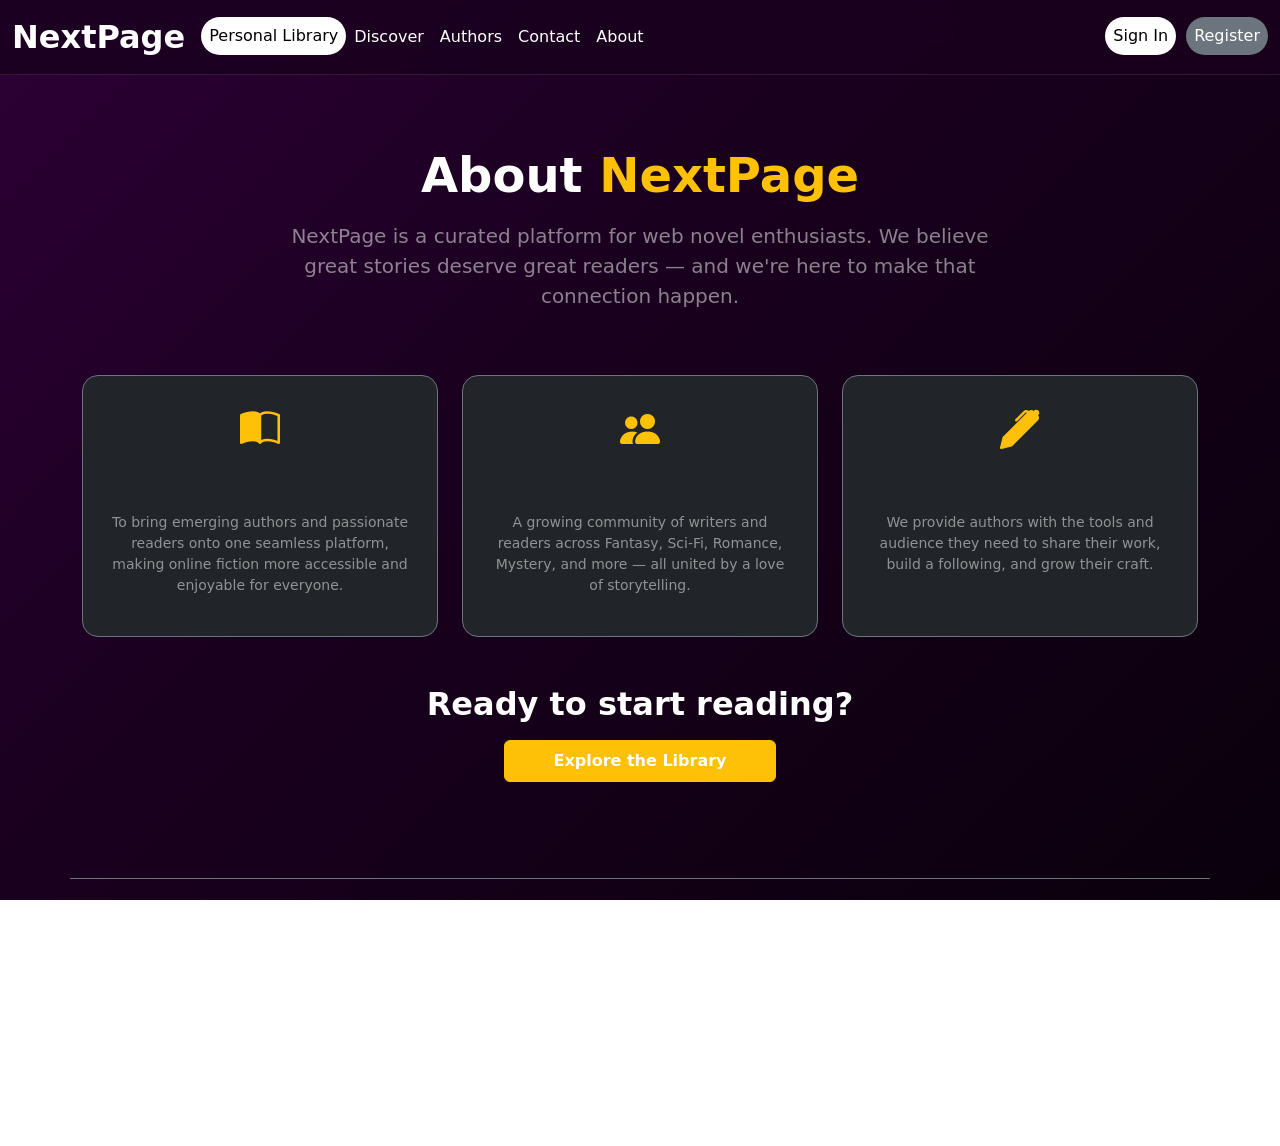
==== about.html @ 65b69b07 "Fixed styling" ====
<!doctype html>
<html lang="en">
  <head>
    <meta charset="utf-8" />
    <meta name="viewport" content="width=device-width, initial-scale=1" />
    <meta
      name="description"
      content="Learn about NextPage — the platform dedicated to connecting readers with the best web novels across genres."
    />
    <title>About Us - NextPage</title>
    <link
      href="https://cdn.jsdelivr.net/npm/bootstrap@5.3.3/dist/css/bootstrap.min.css"
      rel="stylesheet"
    />
    <link
      rel="stylesheet"
      href="https://cdn.jsdelivr.net/npm/bootstrap-icons@1.11.3/font/bootstrap-icons.min.css"
    />
    <link rel="stylesheet" href="css/styles.css" />
  </head>
  <body>
    <!-- =============== Navbar ==================== -->
    <nav class="navbar navbar-expand-xl navbar-dark sticky-top">
      <div class="container-fluid">
        <a class="navbar-brand fs-2 fw-bold" href="index.html">NextPage</a>
        <button
          class="navbar-toggler"
          type="button"
          data-bs-toggle="collapse"
          data-bs-target="#navbarrBasic"
        >
          <span class="navbar-toggler-icon"></span>
        </button>

        <div class="collapse navbar-collapse" id="navbarrBasic">
          <ul class="navbar-nav me-auto mb-2 mb-xl-0">
            <li class="nav-item nav-pills">
              <a
                class="nav-link active"
                href="./library.html"
                id="personalLibraryLink"
                >Personal Library</a
              >
            </li>
            <li class="nav-item">
              <a class="nav-link active" href="Discover.html">Discover</a>
            </li>
            <li class="nav-item">
              <a class="nav-link active" href="Authors.html">Authors</a>
            </li>
            <li class="nav-item">
              <a class="nav-link active" href="index.html#contactSection"
                >Contact</a
              >
            </li>
            <li class="nav-item">
              <a class="nav-link active" href="./about.html">About</a>
            </li>
            <li class="nav-item nav-pills sign-in ms-xl-auto" id="signInItem">
              <a
                class="nav-link active"
                href="#"
                data-bs-toggle="modal"
                data-bs-target="#loginModal"
                >Sign In</a
              >
            </li>
            <li class="nav-item nav-pills" id="registerItem">
              <a
                class="nav-link active register-btn sign-in"
                href="#"
                data-bs-toggle="modal"
                data-bs-target="#registerModal"
                >Register</a
              >
            </li>

            <li
              class="nav-item dropdown d-none ms-xl-auto"
              id="userProfileItem"
            >
              <a
                class="nav-link dropdown-toggle text-white d-flex align-items-center gap-2"
                href="#"
                role="button"
                data-bs-toggle="dropdown"
                aria-expanded="false"
              >
                <i class="bi bi-person-circle fs-4"></i>
                <span class="fw-bold">My Account</span>
              </a>
              <ul class="dropdown-menu dropdown-menu-end dropdown-menu-dark">
                <li>
                  <a class="dropdown-item" href="library.html">Library</a>
                </li>
                <li><a class="dropdown-item" href="#">Settings</a></li>
                <li><hr class="dropdown-divider" /></li>
                <li>
                  <a class="dropdown-item text-danger" href="#" id="logoutBtn"
                    >Logout</a
                  >
                </li>
              </ul>
            </li>
          </ul>
        </div>
      </div>
    </nav>

    <!-- =============== About Hero ==================== -->
    <section class="py-5 mt-4">
      <div class="container">
        <div class="row justify-content-center text-center mb-5">
          <div class="col-lg-8">
            <h1 class="display-5 fw-bold mb-3">About <span class="text-warning">NextPage</span></h1>
            <p class="lead text-white-50">
              NextPage is a curated platform for web novel enthusiasts. We
              believe great stories deserve great readers — and we're here to
              make that connection happen.
            </p>
          </div>
        </div>

        <div class="row g-4 justify-content-center mb-5">
          <div class="col-md-4">
            <div class="card bg-dark border-secondary text-center p-4 h-100" style="border-radius: 1rem;">
              <i class="bi bi-book-half fs-1 text-warning mb-3"></i>
              <h4 class="fw-bold">Our Mission</h4>
              <p class="text-white-50 small">
                To bring emerging authors and passionate readers onto one
                seamless platform, making online fiction more accessible and
                enjoyable for everyone.
              </p>
            </div>
          </div>
          <div class="col-md-4">
            <div class="card bg-dark border-secondary text-center p-4 h-100" style="border-radius: 1rem;">
              <i class="bi bi-people-fill fs-1 text-warning mb-3"></i>
              <h4 class="fw-bold">Our Community</h4>
              <p class="text-white-50 small">
                A growing community of writers and readers across Fantasy,
                Sci-Fi, Romance, Mystery, and more — all united by a love of
                storytelling.
              </p>
            </div>
          </div>
          <div class="col-md-4">
            <div class="card bg-dark border-secondary text-center p-4 h-100" style="border-radius: 1rem;">
              <i class="bi bi-pen-fill fs-1 text-warning mb-3"></i>
              <h4 class="fw-bold">For Authors</h4>
              <p class="text-white-50 small">
                We provide authors with the tools and audience they need to
                share their work, build a following, and grow their craft.
              </p>
            </div>
          </div>
        </div>

        <div class="row justify-content-center text-center">
          <div class="col-lg-6">
            <h2 class="fw-bold mb-3">Ready to start reading?</h2>
            <a href="Discover.html" class="btn btn-warning fw-bold px-5 py-2">
              Explore the Library
            </a>
          </div>
        </div>
      </div>
    </section>

    <!-- =============== Footer ==================== -->
    <footer class="footer-section pt-5">
      <div class="container">
        <div class="row border-top border-secondary pt-5 pb-4">
          <div class="col-lg-3 mb-4">
            <h4 class="fw-bold mb-4">NextPage</h4>
            <div class="d-flex gap-3 fs-5 social-icons">
              <a href="#" class="text-white-50"><i class="bi bi-twitter-x"></i></a>
              <a href="#" class="text-white-50"><i class="bi bi-instagram"></i></a>
              <a href="#" class="text-white-50"><i class="bi bi-youtube"></i></a>
              <a href="#" class="text-white-50"><i class="bi bi-linkedin"></i></a>
            </div>
          </div>
          <div class="col-6 col-md-3 col-lg-3 mb-4">
            <h6 class="text-uppercase fw-bold mb-3">Community</h6>
            <ul class="list-unstyled footer-links">
              <li><a href="Authors.html">Authors</a></li>
              <li><a href="library.html">Personal Library</a></li>
              <li><a href="#">Writing Contests</a></li>
              <li><a href="#">Forum</a></li>
              <li><a href="#">Events</a></li>
            </ul>
          </div>
          <div class="col-6 col-md-3 col-lg-3 mb-4">
            <h6 class="text-uppercase fw-bold mb-3">Resources</h6>
            <ul class="list-unstyled footer-links">
              <li><a href="#">Help Center</a></li>
              <li><a href="#">Privacy Policy</a></li>
              <li><a href="#">Terms of Service</a></li>
              <li><a href="about.html">About</a></li>
            </ul>
          </div>
        </div>
      </div>
    </footer>

    <!-- Hidden Modals -->
    <div class="hidden">
      <div class="modal fade" id="loginModal" tabindex="-1" aria-hidden="true">
        <div class="modal-dialog modal-dialog-centered">
          <div class="modal-content">
            <div class="modal-header border-0 pb-0">
              <h5 class="modal-title fw-bold">Welcome Back</h5>
              <button type="button" class="btn-close" data-bs-dismiss="modal" aria-label="Close"></button>
            </div>
            <div class="modal-body p-4">
              <form id="loginForm">
                <div class="mb-3">
                  <label for="email" class="form-label">Username / Email</label>
                  <input type="text" class="form-control" id="email" required />
                </div>
                <div class="mb-4">
                  <label for="password" class="form-label">Password</label>
                  <input type="password" class="form-control" id="password" required />
                </div>
                <div class="mb-3 form-check">
                  <input type="checkbox" class="form-check-input" id="rememberMe" />
                  <label class="form-check-label" for="rememberMe">Remember me</label>
                </div>
                <button type="submit" class="btn btn-warning w-100 mb-3 fw-bold">Log in</button>
                <div class="text-center mt-3">
                  <span>Don't have an account? </span>
                  <a href="#" class="text-decoration-none text-dark fw-bold" data-bs-toggle="modal" data-bs-target="#registerModal" data-bs-dismiss="modal">Create one</a>
                </div>
              </form>
              <div id="loginMessage" class="mt-3 text-center fw-bold"></div>
            </div>
          </div>
        </div>
      </div>

      <div class="modal fade" id="registerModal" tabindex="-1" aria-hidden="true">
        <div class="modal-dialog modal-dialog-centered">
          <div class="modal-content">
            <div class="modal-header border-0 pb-0">
              <h5 class="modal-title fw-bold">Create Account</h5>
              <button type="button" class="btn-close" data-bs-dismiss="modal" aria-label="Close"></button>
            </div>
            <div class="modal-body p-4">
              <form id="registerForm">
                <div class="mb-3">
                  <label for="regUsername" class="form-label">Username</label>
                  <input type="text" class="form-control" id="regUsername" required />
                </div>
                <div class="mb-3">
                  <label for="regEmail" class="form-label">Email address</label>
                  <input type="email" class="form-control" id="regEmail" required />
                </div>
                <div class="mb-3">
                  <label for="regPassword" class="form-label">Password</label>
                  <input type="password" class="form-control" id="regPassword" required />
                </div>
                <div class="mb-4">
                  <label for="regConfirmPassword" class="form-label">Confirm Password</label>
                  <input type="password" class="form-control" id="regConfirmPassword" required />
                </div>
                <button type="submit" class="btn btn-dark w-100 mb-3">Register</button>
                <div class="text-center mt-3">
                  <span>Already have an account? </span>
                  <a href="#" class="text-decoration-none text-dark fw-bold" data-bs-toggle="modal" data-bs-target="#loginModal" data-bs-dismiss="modal">Log in</a>
                </div>
              </form>
              <div id="registerMessage" class="mt-3 text-center fw-bold"></div>
            </div>
          </div>
        </div>
      </div>
    </div>

    <script src="https://cdn.jsdelivr.net/npm/bootstrap@5.3.3/dist/js/bootstrap.bundle.min.js"></script>
    <script src="js/renderData.js"></script>
    <script src="js/script.js"></script>
  </body>
</html>
---- css/styles.css ----
/* =========================================
   GLOBAL STYLES
   ========================================= */
body {
  background: linear-gradient(135deg, #2d0036 0%, #1a001f 40%, #0a000c 100%);
  background-attachment: fixed;
  color: white;
  min-height: 100vh;
}

a {
  color: white !important;
}

h3 {
  margin: 40px;
  font-weight: bold;
}

/* =========================================
   NAVBAR & LINKS
   ========================================= */
.navbar {
  background-color: rgba(26, 0, 31, 0.8) !important;
  backdrop-filter: blur(15px);
  border-bottom: 1px solid rgba(255, 255, 255, 0.1);
  z-index: 1050;
}

.navbar.nav-pills .nav-item {
  display: flex;
  flex: 0 0 auto;
}

.nav-link {
  transition: all 0.3s ease-in-out;
}

/* Standard text links hover */
.navbar-nav .nav-item:not(.nav-pills) .nav-link:hover {
  color: #adb5bd !important;
  transform: scale(1.05);
}

/* Pill buttons (Sign In / General) */
.nav-pills .nav-link.active,
.nav-pills .show > .nav-link {
  background-color: white;
  color: black !important;
  border-radius: 9999px;
  padding: 0.45rem 0.5rem;
  display: inline-block;
}

.nav-pills .nav-link.active:hover {
  transform: translateY(-2px);
  box-shadow: 0 4px 15px rgba(255, 255, 255, 0.3);
}

/* Register Button Specifics */
.nav-pills .nav-link.active.register-btn {
  background-color: #6c757d !important;
  color: white !important;
}

.register-btn:hover {
  background-color: #5a6268 !important;
  box-shadow: 0 4px 15px rgba(108, 117, 125, 0.5) !important;
}

/* =========================================
   SEARCH BAR
   ========================================= */
form {
  display: flex !important;
  margin: 10px auto 0 auto !important;
}

.search-container {
  display: flex;
  align-items: center;
  margin: 0 !important;
}

.search-input {
  border-radius: 50px 0 0 50px !important;
  background-color: rgba(255, 255, 255, 0.1) !important;
  border: 1px solid rgba(255, 255, 255, 0.3) !important;
  color: white !important;
  transition: all 0.3s ease;
  width: 500px;
}

.search-input:focus {
  width: 300px;
  background-color: white !important;
  color: black !important;
}

.btn-search {
  border-radius: 0 50px 50px 0 !important;
  border: 1px solid rgba(255, 255, 255, 0.3);
  border-left: none;
  color: white;
  background-color: #160e44;
}

form .btn-outline-success {
  color: white !important;
  border-color: white !important;
  padding: 0.375rem 15px;
  transition: all 0.3s ease;
}

form .btn-outline-success:hover {
  background-color: white !important;
  color: black !important;
  transform: scale(1.1);
}

.search-form-responsive {
  width: 100%;
  max-width: 300px;
  margin-left: auto !important;
  margin-top: 10px !important;
}

.search-form-responsive .form-control {
  border-radius: 50px 0 0 50px !important;
  font-size: 0.9rem;
}

.search-form-responsive .btn-outline-success {
  border-radius: 0 50px 50px 0 !important;
}

/* =========================================
   NOVEL SLIDERS & CARDS
   ========================================= */
.featured-novels {
  display: flex;
  overflow-x: auto;
  overflow-y: hidden;
  gap: 1rem;

  /* INCREASED: Give the borders and drop-shadows room to render */
  padding-top: 10px;
  padding-bottom: 20px;

  /* Optional: give the left edge a tiny bit of space so the first card's shadow isn't clipped */
  padding-left: 5px;

  scrollbar-width: none;
  -ms-overflow-style: none;
}

.novel-link-wrapper {
  flex: 0 0 auto;
  width: 220px;
}

.card-img-top {
  width: 100%;
  height: auto;
}

.featured-novels .card {
  height: 100%;
  background-color: #1a1a1a;
  border: 1px solid #333;
  border-radius: 8px;
  transition: transform 0.3s ease;
  margin-top: 20px;
}

.featured-novels .card:hover {
  transform: translateY(-10px);
}

.featured-novels .card-img-top {
  height: 240px;
  object-fit: cover;
}

.featured-novels .card-title {
  color: white;
  font-size: 0.9rem;
  overflow: hidden;
  text-overflow: ellipsis;
}

.featured-novels .card-text {
  color: #adb5bd;
  font-size: 0.9rem;
}

.featured-novels .card-body {
  padding: 10px;
}

#bestSellerSlider {
  gap: 40px;
}

#bestSellerSlider .novel-link-wrapper {
  flex: 0 0 300px;
}

#bestSellerSlider .card {
  height: 100%;
}

#bestSellerSlider .card-img-top {
  height: 300px;
  object-fit: cover;
}

/* Slider Navigation Buttons */
.scroll-btn {
  position: absolute;
  top: 50%;
  transform: translateY(-50%);
  z-index: 10;
  border-radius: 50%;
  width: 40px;
  height: 40px;
  display: flex;
  align-items: center;
  justify-content: center;
  border: 1px solid rgba(255, 255, 255, 0.2);
  background-color: #160e44 !important;
}

.scroll-btn.left {
  left: -20px;
}

.scroll-btn.right {
  right: -20px;
}

.custom-nav-btn {
  transition: opacity 0.3s ease;
}

.custom-nav-btn:hover {
  opacity: 0.6;
}

.d-flex h3.m-0 {
  margin: 0 !important;
}

/* =========================================
   CATEGORIES
   ========================================= */
.category-card {
  overflow: hidden;
  border-radius: 12px;
  height: 180px;
  cursor: pointer;
}

.category-card .card-img {
  height: 100%;
  object-fit: cover;
  transition: transform 0.5s ease;
}

.category-card:hover .card-img {
  transform: scale(1.1);
}

.category-card .card-img-overlay {
  background: linear-gradient(
    to top,
    rgba(0, 0, 0, 0.8) 0%,
    rgba(0, 0, 0, 0) 60%
  );
  transition: background 0.3s ease;
}

.category-card:hover .card-img-overlay {
  background: linear-gradient(
    to top,
    rgba(22, 14, 68, 0.9) 0%,
    rgba(0, 0, 0, 0.2) 100%
  );
}

.category-card .card-title {
  color: white;
  text-transform: uppercase;
  letter-spacing: 1px;
}

/* =========================================
   MEDIA QUERIES (Mobile/Tablet)
   ========================================= */
@media (max-width: 1200px) {
  .navbar-nav {
    flex-direction: column;
    align-items: center;
    margin-top: 10px;
  }

  .nav-item {
    margin-bottom: 0.5rem;
    width: 100%;
    text-align: center;
  }

  .nav-pills .nav-link {
    display: block;
    margin: 0 auto;
  }

  .sign-in {
    margin-bottom: 1rem;
  }

  .search-container {
    width: 100%;
    margin-top: 1rem !important;
    padding: 0 10px;
  }

  .search-input {
    width: 100% !important;
  }

  .search-form-responsive {
    max-width: 50%;
  }

  .search-form-responsive .form-control {
    flex: 1;
  }
}

@media (min-width: 1201px) {
  .navbar-nav {
    width: 100%;
  }

  .register-btn {
    margin-left: 10px;
  }
}

/* =========================================
   AUTH MODALS (Login & Register)
   ========================================= */

/* Container & Background */
#loginModal .modal-content,
#registerModal .modal-content {
  background-color: #1a1a1a;
  color: #ffffff;
  border-radius: 20px;
  border: 1px solid #333;
  padding: 1.5rem;
}

/* Header & Close Button */
#loginModal .modal-header,
#registerModal .modal-header {
  display: flex;
  justify-content: space-between;
  align-items: center;
  border: none;
  padding: 20px 25px 10px;
}

#loginModal .modal-title,
#registerModal .modal-title {
  font-size: 1.75rem;
  font-weight: 700;
}

#loginModal .btn-close,
#registerModal .btn-close {
  filter: invert(1) grayscale(100%) brightness(200%);
}

/* Form Layout Reset */
#loginForm,
#registerForm {
  display: block !important;
}

#loginForm .mb-3,
#loginForm .mb-4,
#registerForm .mb-3,
#registerForm .mb-4 {
  margin-bottom: 1.25rem !important;
}

#loginForm .form-label,
#registerForm .form-label {
  color: #a0a0a0;
  font-size: 0.9rem;
}

/* Inputs */
#loginForm .form-control,
#registerForm .form-control {
  width: 100%;
  background-color: #2a2a2a !important;
  border: 1px solid #444 !important;
  color: white !important;
  border-radius: 8px;
  padding: 12px;
  transition: border-color 0.2s;
}

#loginForm .form-control:focus,
#registerForm .form-control:focus {
  border-color: #00d4ff !important;
  box-shadow: 0 0 0 2px rgba(0, 212, 255, 0.2);
  outline: none;
}

/* Primary Action Button */
#loginForm .btn-dark,
#registerForm .btn-dark {
  background-color: white !important;
  color: black !important;
  font-weight: bold;
  border-radius: 8px;
  padding: 12px;
  width: 100%;
  border: none;
  margin-top: 10px;
  transition: transform 0.2s;
}

#loginForm .btn-dark:hover,
#registerForm .btn-dark:hover {
  transform: translateY(-2px);
  background-color: #f0f0f0 !important;
}

/* Links */
#loginForm a,
#registerForm a {
  color: #00d4ff !important;
  text-decoration: none;
  font-weight: 600;
}

#loginForm a:hover,
#registerForm a:hover {
  text-decoration: underline;
}

.hidden li {
  list-style-type: none;
}
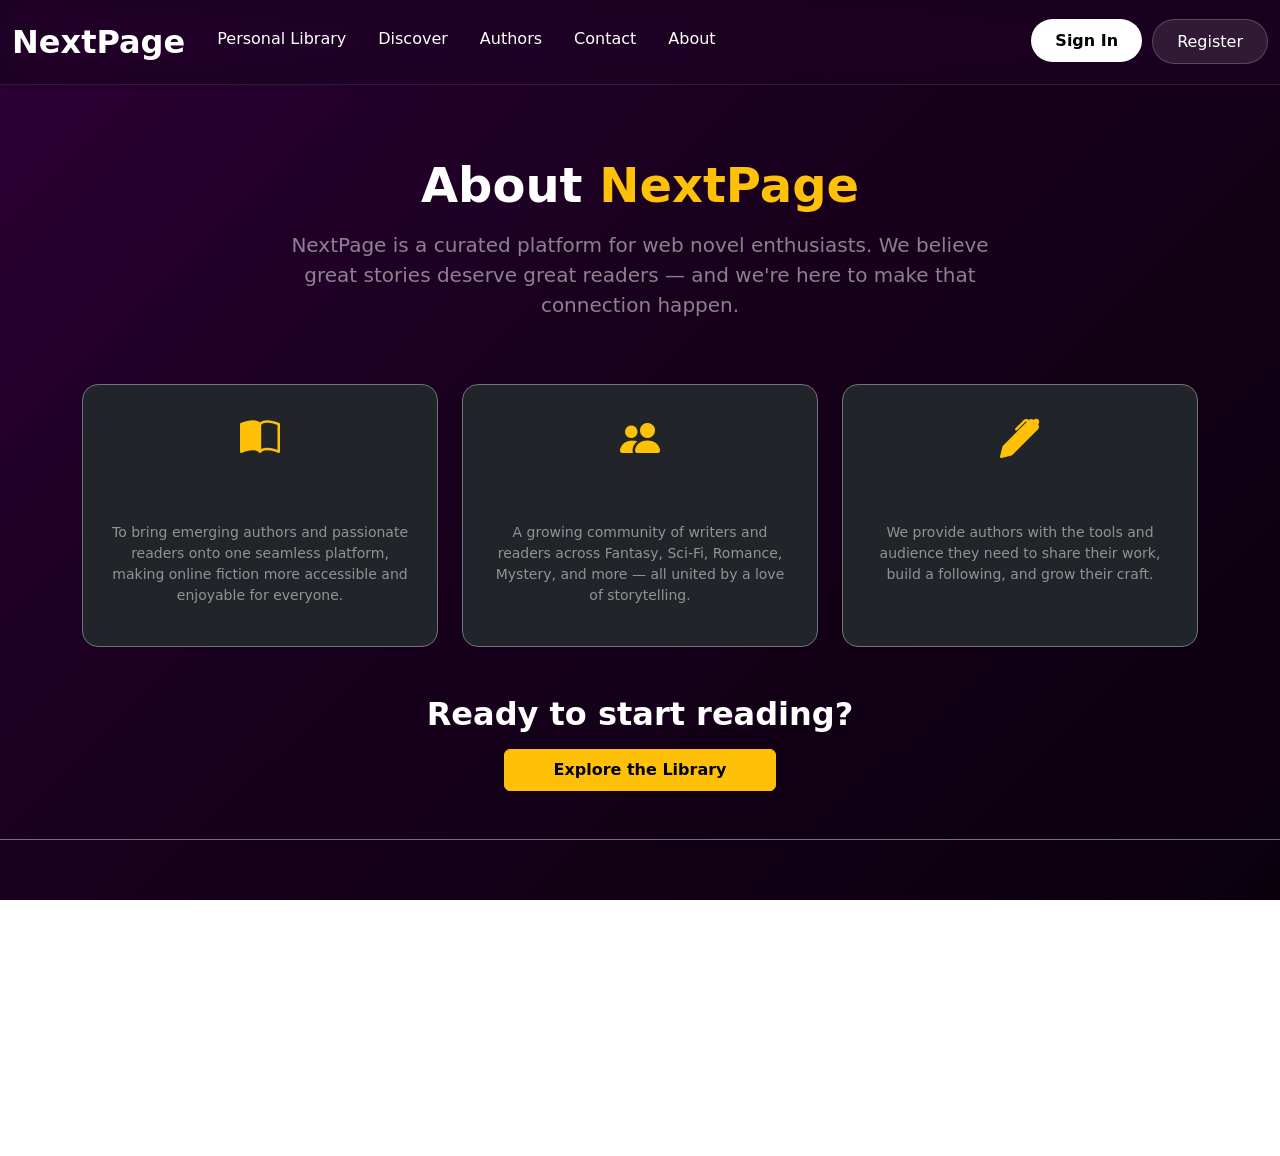
==== commit bb7927d3: "Broke down JavaScript logic into separate files" ====
--- a/about.html
+++ b/about.html
@@ -27,82 +27,58 @@
           class="navbar-toggler"
           type="button"
           data-bs-toggle="collapse"
-          data-bs-target="#navbarrBasic"
+          data-bs-target="#navbarBasic"
         >
           <span class="navbar-toggler-icon"></span>
         </button>
 
-        <div class="collapse navbar-collapse" id="navbarrBasic">
+        <div class="collapse navbar-collapse" id="navbarBasic">
           <ul class="navbar-nav me-auto mb-2 mb-xl-0">
-            <li class="nav-item nav-pills">
-              <a
-                class="nav-link active"
-                href="./library.html"
-                id="personalLibraryLink"
-                >Personal Library</a
-              >
+            <li class="nav-item">
+              <a class="nav-link active" href="./library.html" id="personalLibraryLink">Personal Library</a>
             </li>
             <li class="nav-item">
               <a class="nav-link active" href="Discover.html">Discover</a>
             </li>
             <li class="nav-item">
-              <a class="nav-link active" href="Authors.html">Authors</a>
-            </li>
-            <li class="nav-item">
-              <a class="nav-link active" href="index.html#contactSection"
-                >Contact</a
-              >
+              <a class="nav-link active" href="authors.html">Authors</a>
+            </li>
+            <li class="nav-item">
+              <a class="nav-link active" href="#" data-bs-toggle="modal" data-bs-target="#contactModal">Contact</a>
             </li>
             <li class="nav-item">
               <a class="nav-link active" href="./about.html">About</a>
             </li>
-            <li class="nav-item nav-pills sign-in ms-xl-auto" id="signInItem">
-              <a
-                class="nav-link active"
-                href="#"
-                data-bs-toggle="modal"
-                data-bs-target="#loginModal"
-                >Sign In</a
-              >
-            </li>
-            <li class="nav-item nav-pills" id="registerItem">
-              <a
-                class="nav-link active register-btn sign-in"
-                href="#"
-                data-bs-toggle="modal"
-                data-bs-target="#registerModal"
-                >Register</a
-              >
-            </li>
-
-            <li
-              class="nav-item dropdown d-none ms-xl-auto"
-              id="userProfileItem"
-            >
-              <a
-                class="nav-link dropdown-toggle text-white d-flex align-items-center gap-2"
-                href="#"
-                role="button"
-                data-bs-toggle="dropdown"
-                aria-expanded="false"
-              >
+            <li class="nav-item sign-in ms-xl-auto" id="signInItem">
+              <a class="nav-link active" href="#" data-bs-toggle="modal" data-bs-target="#loginModal">Sign In</a>
+            </li>
+            <li class="nav-item" id="registerItem">
+              <a class="nav-link active register-btn" href="#" data-bs-toggle="modal" data-bs-target="#registerModal">Register</a>
+            </li>
+
+            <li class="nav-item dropdown d-none ms-xl-auto" id="userProfileItem">
+              <a class="nav-link dropdown-toggle text-white d-flex align-items-center gap-2" href="#" role="button" data-bs-toggle="dropdown" aria-expanded="false">
                 <i class="bi bi-person-circle fs-4"></i>
                 <span class="fw-bold">My Account</span>
               </a>
               <ul class="dropdown-menu dropdown-menu-end dropdown-menu-dark">
-                <li>
-                  <a class="dropdown-item" href="library.html">Library</a>
-                </li>
+                <li><a class="dropdown-item" href="library.html">Library</a></li>
                 <li><a class="dropdown-item" href="#">Settings</a></li>
                 <li><hr class="dropdown-divider" /></li>
-                <li>
-                  <a class="dropdown-item text-danger" href="#" id="logoutBtn"
-                    >Logout</a
-                  >
-                </li>
+                <li><a class="dropdown-item text-danger" href="#" id="logoutBtn">Logout</a></li>
               </ul>
             </li>
           </ul>
+
+          <!-- Optimized Search Form Inside Collapse -->
+          <form class="d-flex search-form-responsive mt-3 mt-xl-0" action="Discover.html" method="GET">
+            <div class="input-group">
+              <input class="form-control" type="search" name="q" placeholder="Search novels..." aria-label="Search" />
+              <button class="btn btn-search" type="submit">
+                <i class="bi bi-search"></i>
+              </button>
+            </div>
+          </form>
         </div>
       </div>
     </nav>
@@ -168,9 +144,9 @@
     </section>
 
     <!-- =============== Footer ==================== -->
-    <footer class="footer-section pt-5">
+    <footer class="footer-section pt-5 pb-4 border-top border-secondary">
       <div class="container">
-        <div class="row border-top border-secondary pt-5 pb-4">
+        <div class="row pt-5">
           <div class="col-lg-3 mb-4">
             <h4 class="fw-bold mb-4">NextPage</h4>
             <div class="d-flex gap-3 fs-5 social-icons">
@@ -183,7 +159,7 @@
           <div class="col-6 col-md-3 col-lg-3 mb-4">
             <h6 class="text-uppercase fw-bold mb-3">Community</h6>
             <ul class="list-unstyled footer-links">
-              <li><a href="Authors.html">Authors</a></li>
+              <li><a href="authors.html">Authors</a></li>
               <li><a href="library.html">Personal Library</a></li>
               <li><a href="#">Writing Contests</a></li>
               <li><a href="#">Forum</a></li>
@@ -205,6 +181,37 @@
 
     <!-- Hidden Modals -->
     <div class="hidden">
+      <!-- =============== Contact Modal ==================== -->
+      <div class="modal fade" id="contactModal" tabindex="-1" aria-hidden="true">
+        <div class="modal-dialog modal-dialog-centered modal-lg">
+          <div class="modal-content contact-modal-content">
+            <button type="button" class="contact-modal-close btn-close" data-bs-dismiss="modal" aria-label="Close"></button>
+            <div class="modal-body p-4">
+              <div class="row g-4 align-items-center">
+                <div class="col-md-5">
+                  <h2 class="display-6 fw-bold text-warning">Contact Us</h2>
+                  <p class="text-white-50">Have a question? Send us a message and we'll get back to you within 24 hours.</p>
+                  <ul class="list-unstyled mt-4">
+                    <li class="mb-2"><i class="bi bi-envelope-fill me-2 text-warning"></i>support@nextpage.com</li>
+                    <li><i class="bi bi-geo-alt-fill me-2 text-warning"></i>123 WebNovel St, Fiction City</li>
+                  </ul>
+                </div>
+                <div class="col-md-7">
+                  <form id="contactForm">
+                    <div class="row g-3">
+                      <div class="col-md-6"><input type="text" class="form-control bg-secondary text-white border-0 py-3" placeholder="Name" required /></div>
+                      <div class="col-md-6"><input type="email" class="form-control bg-secondary text-white border-0 py-3" placeholder="Email" required /></div>
+                      <div class="col-12"><textarea class="form-control bg-secondary text-white border-0 py-3" rows="4" placeholder="Your Message..." required></textarea></div>
+                      <div class="col-12"><button type="submit" class="btn btn-warning w-100 fw-bold py-3 text-uppercase">Send Message</button></div>
+                    </div>
+                  </form>
+                </div>
+              </div>
+            </div>
+          </div>
+        </div>
+      </div>
+      <!-- =============== Login modal ==================== -->
       <div class="modal fade" id="loginModal" tabindex="-1" aria-hidden="true">
         <div class="modal-dialog modal-dialog-centered">
           <div class="modal-content">
--- a/css/styles.css
+++ b/css/styles.css
@@ -1,15 +1,34 @@
-/* =========================================
-   GLOBAL STYLES
-   ========================================= */
+:root {
+  --primary-dark: #2d0036;
+  --secondary-dark: #1a001f;
+  --extra-dark: #0a000c;
+  --accent-gold: #f39c12;
+  --accent-orange: #e67e22;
+  --accent-blue: #00d4ff;
+  --glass-bg: rgba(26, 0, 31, 0.8);
+  --glass-border: rgba(255, 255, 255, 0.1);
+  --text-main: #ffffff;
+  --text-muted: rgba(255, 255, 255, 0.65);
+  --card-bg: #1a1a1a;
+  --input-bg: #2a2a2a;
+}
+
 body {
-  background: linear-gradient(135deg, #2d0036 0%, #1a001f 40%, #0a000c 100%);
+  background: linear-gradient(135deg, var(--primary-dark) 0%, var(--secondary-dark) 40%, var(--extra-dark) 100%);
   background-attachment: fixed;
-  color: white;
+  color: var(--text-main);
   min-height: 100vh;
+  font-family: 'Inter', system-ui, -apple-system, sans-serif;
 }
 
 a {
-  color: white !important;
+  color: inherit;
+  text-decoration: none;
+  transition: opacity 0.2s;
+}
+
+a:hover {
+  opacity: 0.8;
 }
 
 h3 {
@@ -21,117 +40,116 @@
    NAVBAR & LINKS
    ========================================= */
 .navbar {
-  background-color: rgba(26, 0, 31, 0.8) !important;
-  backdrop-filter: blur(15px);
-  border-bottom: 1px solid rgba(255, 255, 255, 0.1);
+  background-color: var(--glass-bg) !important;
+  backdrop-filter: blur(20px) saturate(180%);
+  -webkit-backdrop-filter: blur(20px) saturate(180%);
+  border-bottom: 1px solid var(--glass-border);
   z-index: 1050;
-}
-
-.navbar.nav-pills .nav-item {
-  display: flex;
-  flex: 0 0 auto;
+  padding: 0.8rem 0;
+}
+
+.navbar-brand {
+  transition: transform 0.3s ease;
+}
+
+.navbar-brand:hover {
+  transform: scale(1.05);
 }
 
 .nav-link {
-  transition: all 0.3s ease-in-out;
-}
-
-/* Standard text links hover */
-.navbar-nav .nav-item:not(.nav-pills) .nav-link:hover {
-  color: #adb5bd !important;
-  transform: scale(1.05);
-}
-
-/* Pill buttons (Sign In / General) */
-.nav-pills .nav-link.active,
-.nav-pills .show > .nav-link {
-  background-color: white;
-  color: black !important;
-  border-radius: 9999px;
-  padding: 0.45rem 0.5rem;
-  display: inline-block;
-}
-
-.nav-pills .nav-link.active:hover {
-  transform: translateY(-2px);
-  box-shadow: 0 4px 15px rgba(255, 255, 255, 0.3);
-}
-
-/* Register Button Specifics */
-.nav-pills .nav-link.active.register-btn {
-  background-color: #6c757d !important;
+  font-weight: 500;
+  padding: 0.5rem 1rem !important;
+  border-radius: 8px;
+  position: relative;
+  transition: all 0.3s cubic-bezier(0.4, 0, 0.2, 1);
+}
+
+/* Hover effect for links */
+.navbar-nav .nav-link:hover {
+  color: #fff !important;
+  background-color: rgba(255, 255, 255, 0.08);
+}
+
+/* Auth Pill buttons (Sign In / Register) - Desktop only logic refined */
+@media (min-width: 1201px) {
+  .sign-in .nav-link {
+    background-color: white !important;
+    color: black !important;
+    border-radius: 50px;
+    padding: 0.6rem 1.5rem !important;
+    font-weight: 700;
+  }
+
+  .sign-in .nav-link:hover {
+    background-color: #f0f0f0 !important;
+    transform: translateY(-2px);
+    box-shadow: 0 4px 15px rgba(255, 255, 255, 0.2);
+  }
+
+  .register-btn {
+    background-color: rgba(255, 255, 255, 0.1) !important;
+    border: 1px solid rgba(255, 255, 255, 0.2) !important;
+    color: white !important;
+    border-radius: 50px;
+    padding: 0.6rem 1.5rem !important;
+  }
+
+  .register-btn:hover {
+    background-color: rgba(255, 255, 255, 0.2) !important;
+    border-color: rgba(255, 255, 255, 0.4) !important;
+  }
+}
+
+/* =========================================
+   SEARCH BAR (Navbar Integrated)
+   ========================================= */
+.search-form-responsive {
+  display: none !important; /* Mobile only */
+  margin: 0 !important;
+  padding: 0 1rem;
+}
+
+@media (max-width: 1200px) {
+  .search-form-responsive {
+    display: flex !important;
+  }
+}
+
+.search-form-responsive .input-group {
+  background: rgba(255, 255, 255, 0.05);
+  border: 1px solid rgba(255, 255, 255, 0.1);
+  border-radius: 50px;
+  overflow: hidden;
+  transition: all 0.3s ease;
+}
+
+.search-form-responsive .input-group:focus-within {
+  background: rgba(255, 255, 255, 0.1);
+  border-color: rgba(255, 255, 255, 0.3);
+  box-shadow: 0 0 15px rgba(255, 255, 255, 0.05);
+}
+
+.search-form-responsive .form-control {
+  background: transparent !important;
+  border: none !important;
   color: white !important;
-}
-
-.register-btn:hover {
-  background-color: #5a6268 !important;
-  box-shadow: 0 4px 15px rgba(108, 117, 125, 0.5) !important;
-}
-
-/* =========================================
-   SEARCH BAR
-   ========================================= */
-form {
-  display: flex !important;
-  margin: 10px auto 0 auto !important;
-}
-
-.search-container {
-  display: flex;
-  align-items: center;
-  margin: 0 !important;
-}
-
-.search-input {
-  border-radius: 50px 0 0 50px !important;
-  background-color: rgba(255, 255, 255, 0.1) !important;
-  border: 1px solid rgba(255, 255, 255, 0.3) !important;
+  padding: 0.6rem 1.2rem;
+  box-shadow: none !important;
+}
+
+.search-form-responsive .form-control::placeholder {
+  color: rgba(255, 255, 255, 0.4);
+}
+
+.search-form-responsive .btn-search {
+  background: transparent !important;
+  border: none !important;
+  color: rgba(255, 255, 255, 0.6) !important;
+  padding: 0 1.2rem;
+}
+
+.search-form-responsive .btn-search:hover {
   color: white !important;
-  transition: all 0.3s ease;
-  width: 500px;
-}
-
-.search-input:focus {
-  width: 300px;
-  background-color: white !important;
-  color: black !important;
-}
-
-.btn-search {
-  border-radius: 0 50px 50px 0 !important;
-  border: 1px solid rgba(255, 255, 255, 0.3);
-  border-left: none;
-  color: white;
-  background-color: #160e44;
-}
-
-form .btn-outline-success {
-  color: white !important;
-  border-color: white !important;
-  padding: 0.375rem 15px;
-  transition: all 0.3s ease;
-}
-
-form .btn-outline-success:hover {
-  background-color: white !important;
-  color: black !important;
-  transform: scale(1.1);
-}
-
-.search-form-responsive {
-  width: 100%;
-  max-width: 300px;
-  margin-left: auto !important;
-  margin-top: 10px !important;
-}
-
-.search-form-responsive .form-control {
-  border-radius: 50px 0 0 50px !important;
-  font-size: 0.9rem;
-}
-
-.search-form-responsive .btn-outline-success {
-  border-radius: 0 50px 50px 0 !important;
 }
 
 /* =========================================
@@ -227,8 +245,15 @@
   display: flex;
   align-items: center;
   justify-content: center;
-  border: 1px solid rgba(255, 255, 255, 0.2);
-  background-color: #160e44 !important;
+  border: 1px solid var(--glass-border);
+  background-color: var(--secondary-dark) !important;
+  color: white;
+  transition: all 0.2s;
+}
+
+.scroll-btn:hover {
+  background-color: var(--primary-dark) !important;
+  transform: translateY(-50%) scale(1.1);
 }
 
 .scroll-btn.left {
@@ -299,42 +324,50 @@
    ========================================= */
 @media (max-width: 1200px) {
   .navbar-nav {
-    flex-direction: column;
-    align-items: center;
-    margin-top: 10px;
+    padding: 1.5rem 0;
+    gap: 0.5rem;
   }
 
   .nav-item {
-    margin-bottom: 0.5rem;
     width: 100%;
+    padding: 0 1rem;
+  }
+
+  .nav-link {
     text-align: center;
-  }
-
-  .nav-pills .nav-link {
-    display: block;
-    margin: 0 auto;
-  }
-
-  .sign-in {
-    margin-bottom: 1rem;
-  }
-
-  .search-container {
-    width: 100%;
-    margin-top: 1rem !important;
-    padding: 0 10px;
-  }
-
-  .search-input {
-    width: 100% !important;
+    padding: 0.8rem !important;
+    background-color: rgba(255, 255, 255, 0.03);
+    border: 1px solid rgba(255, 255, 255, 0.05);
+    font-size: 1.1rem;
+  }
+
+  .nav-link:active {
+    background-color: rgba(255, 255, 255, 0.1);
   }
 
   .search-form-responsive {
-    max-width: 50%;
-  }
-
-  .search-form-responsive .form-control {
-    flex: 1;
+    max-width: 100%;
+    order: -1; /* Place search at top of mobile menu */
+    margin-bottom: 1rem !important;
+  }
+
+  /* Hamburger customization */
+  .navbar-toggler {
+    border: none;
+    padding: 0.5rem;
+  }
+
+  .navbar-toggler:focus {
+    box-shadow: none;
+  }
+
+  /* Collapsed container styling */
+  .navbar-collapse {
+    background: rgba(26, 0, 31, 0.95);
+    border-radius: 15px;
+    margin-top: 1rem;
+    border: 1px solid rgba(255, 255, 255, 0.1);
+    box-shadow: 0 10px 30px rgba(0, 0, 0, 0.5);
   }
 }
 
@@ -354,7 +387,8 @@
 
 /* Container & Background */
 #loginModal .modal-content,
-#registerModal .modal-content {
+#registerModal .modal-content,
+#contactModal .modal-content {
   background-color: #1a1a1a;
   color: #ffffff;
   border-radius: 20px;
@@ -364,7 +398,8 @@
 
 /* Header & Close Button */
 #loginModal .modal-header,
-#registerModal .modal-header {
+#registerModal .modal-header,
+#contactModal .modal-header {
   display: flex;
   justify-content: space-between;
   align-items: center;
@@ -379,7 +414,8 @@
 }
 
 #loginModal .btn-close,
-#registerModal .btn-close {
+#registerModal .btn-close,
+#contactModal .btn-close {
   filter: invert(1) grayscale(100%) brightness(200%);
 }
 
@@ -457,3 +493,73 @@
 .hidden li {
   list-style-type: none;
 }
+
+/* =========================================
+   CONTACT MODAL
+   ========================================= */
+
+/* Contact modal: headerless with absolute close button */
+.contact-modal-content {
+  background: linear-gradient(135deg, #180022 0%, #0f0018 100%) !important;
+  border: 1px solid rgba(157, 0, 177, 0.3) !important;
+  position: relative;
+}
+
+.contact-modal-close {
+  position: absolute;
+  top: 1rem;
+  right: 1rem;
+  z-index: 10;
+  filter: invert(1) grayscale(100%) brightness(200%);
+}
+
+#contactModal .modal-body {
+  padding: 2rem 2rem 2rem;
+}
+
+#contactModal .display-6 {
+  font-size: 1.65rem;
+}
+
+#contactModal .text-white-50 {
+  font-size: 0.88rem;
+  line-height: 1.6;
+}
+
+#contactModal .list-unstyled li {
+  font-size: 0.85rem;
+  color: rgba(255, 255, 255, 0.65);
+}
+
+#contactModal .form-control {
+  background: rgba(255, 255, 255, 0.07) !important;
+  border: 1px solid rgba(255, 255, 255, 0.12) !important;
+  color: #fff !important;
+  border-radius: 10px;
+  transition: border-color 0.25s, background 0.25s;
+}
+
+#contactModal .form-control::placeholder {
+  color: rgba(255, 255, 255, 0.3);
+}
+
+#contactModal .form-control:focus {
+  border-color: rgba(157, 0, 177, 0.7) !important;
+  background: rgba(255, 255, 255, 0.1) !important;
+  box-shadow: 0 0 0 3px rgba(157, 0, 177, 0.2) !important;
+  outline: none;
+}
+
+#contactModal .btn-warning {
+  background: linear-gradient(90deg, #f39c12, #e67e22);
+  border: none;
+  border-radius: 10px;
+  font-weight: 700;
+  letter-spacing: 0.04em;
+  transition: transform 0.2s, box-shadow 0.2s;
+}
+
+#contactModal .btn-warning:hover {
+  transform: translateY(-2px);
+  box-shadow: 0 8px 20px rgba(243, 156, 18, 0.35);
+}
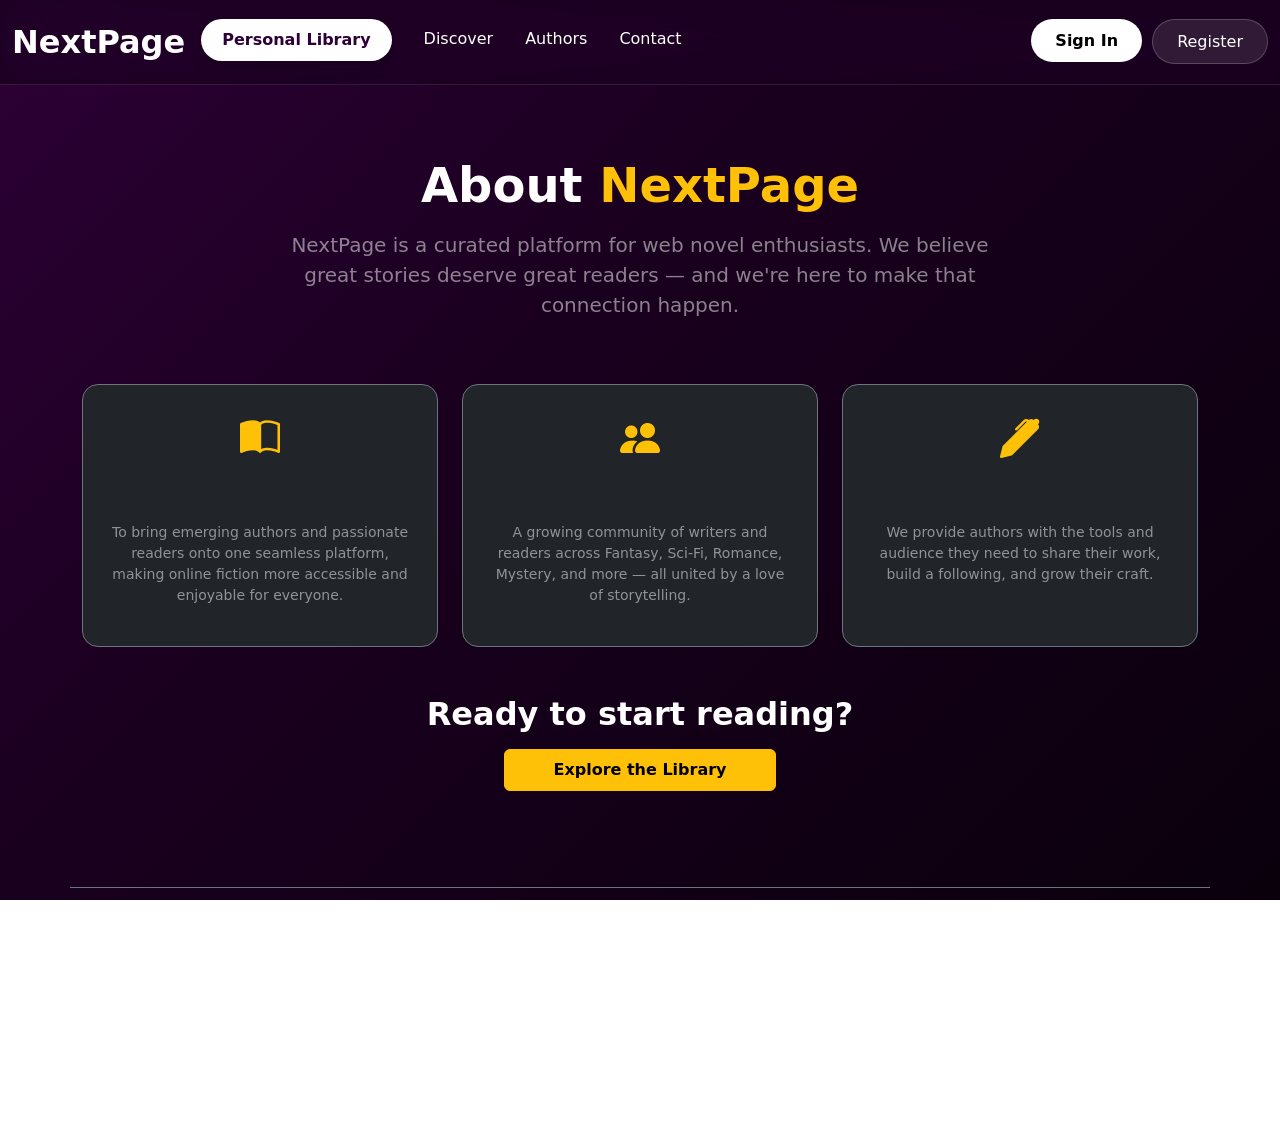
==== commit 5d36cdf1: "---" ====
--- a/about.html
+++ b/about.html
@@ -38,7 +38,7 @@
               <a class="nav-link active" href="./library.html" id="personalLibraryLink">Personal Library</a>
             </li>
             <li class="nav-item">
-              <a class="nav-link active" href="Discover.html">Discover</a>
+              <a class="nav-link active" href="discover.html">Discover</a>
             </li>
             <li class="nav-item">
               <a class="nav-link active" href="authors.html">Authors</a>
@@ -71,7 +71,7 @@
           </ul>
 
           <!-- Optimized Search Form Inside Collapse -->
-          <form class="d-flex search-form-responsive mt-3 mt-xl-0" action="Discover.html" method="GET">
+          <form class="d-flex search-form-responsive mt-3 mt-xl-0" action="discover.html" method="GET">
             <div class="input-group">
               <input class="form-control" type="search" name="q" placeholder="Search novels..." aria-label="Search" />
               <button class="btn btn-search" type="submit">
@@ -135,7 +135,7 @@
         <div class="row justify-content-center text-center">
           <div class="col-lg-6">
             <h2 class="fw-bold mb-3">Ready to start reading?</h2>
-            <a href="Discover.html" class="btn btn-warning fw-bold px-5 py-2">
+            <a href="discover.html" class="btn btn-warning fw-bold px-5 py-2">
               Explore the Library
             </a>
           </div>
@@ -144,9 +144,9 @@
     </section>
 
     <!-- =============== Footer ==================== -->
-    <footer class="footer-section pt-5 pb-4 border-top border-secondary">
+    <footer class="footer-section pt-5 pb-4">
       <div class="container">
-        <div class="row pt-5">
+        <div class="row border-top border-secondary pt-5">
           <div class="col-lg-3 mb-4">
             <h4 class="fw-bold mb-4">NextPage</h4>
             <div class="d-flex gap-3 fs-5 social-icons">
@@ -161,18 +161,17 @@
             <ul class="list-unstyled footer-links">
               <li><a href="authors.html">Authors</a></li>
               <li><a href="library.html">Personal Library</a></li>
-              <li><a href="#">Writing Contests</a></li>
-              <li><a href="#">Forum</a></li>
-              <li><a href="#">Events</a></li>
+              <li><a href="discover.html">Discover Novels</a></li>
+              <li><a href="index.html">Home</a></li>
             </ul>
           </div>
           <div class="col-6 col-md-3 col-lg-3 mb-4">
             <h6 class="text-uppercase fw-bold mb-3">Resources</h6>
             <ul class="list-unstyled footer-links">
-              <li><a href="#">Help Center</a></li>
+              <li><a href="about.html">About Us</a></li>
+              <li><a href="#" data-bs-toggle="modal" data-bs-target="#contactModal">Contact Us</a></li>
               <li><a href="#">Privacy Policy</a></li>
               <li><a href="#">Terms of Service</a></li>
-              <li><a href="about.html">About</a></li>
             </ul>
           </div>
         </div>
--- a/css/styles.css
+++ b/css/styles.css
@@ -62,6 +62,35 @@
   border-radius: 8px;
   position: relative;
   transition: all 0.3s cubic-bezier(0.4, 0, 0.2, 1);
+}
+
+/* Specific Style for Personal Library Button */
+#personalLibraryLink {
+  background-color: #ffffff !important;
+  color: var(--primary-dark) !important;
+  border-radius: 50px !important;
+  padding: 0.5rem 1.25rem !important;
+  font-weight: 700 !important;
+  border: 1px solid rgba(255, 255, 255, 0.3) !important;
+  display: inline-flex;
+  align-items: center;
+  justify-content: center;
+  margin-right: 1rem;
+  box-shadow: 0 4px 15px rgba(0, 0, 0, 0.2);
+  transition: all 0.3s ease !important;
+}
+
+#personalLibraryLink:hover {
+  background-color: rgba(255, 255, 255, 0.9) !important;
+  transform: translateY(-2px);
+  box-shadow: 0 6px 20px rgba(255, 255, 255, 0.15);
+}
+
+@media (max-width: 1200px) {
+  #personalLibraryLink {
+    margin-bottom: 1rem;
+    width: fit-content;
+  }
 }
 
 /* Hover effect for links */
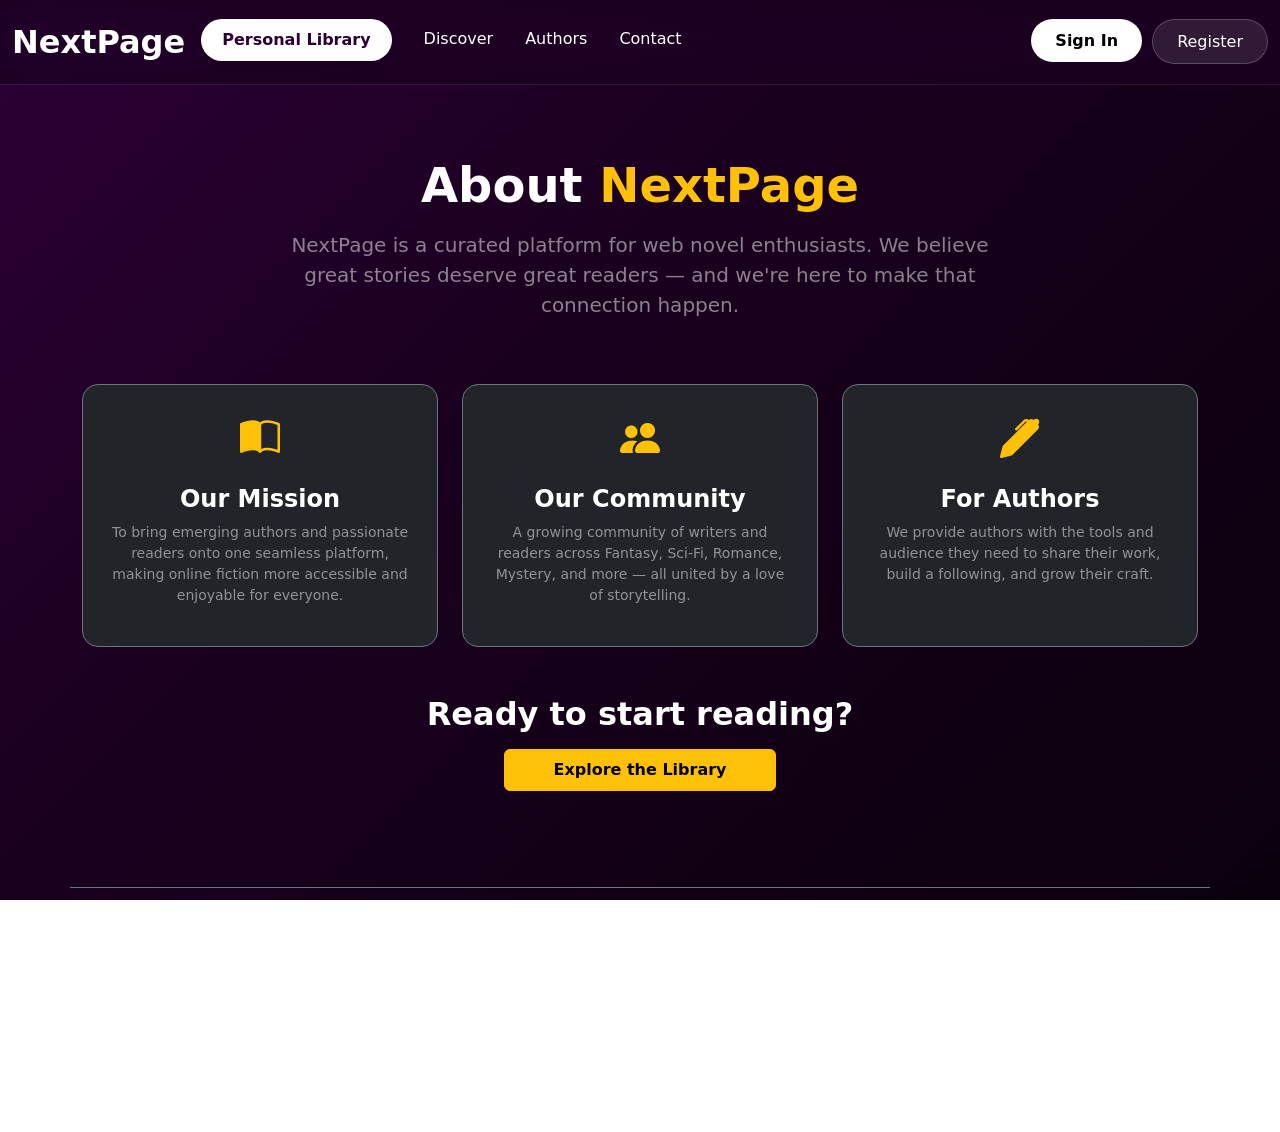
==== commit f54b9f11: "feat: implement API data layer and update text styling in about page" ====
--- a/about.html
+++ b/about.html
@@ -35,37 +35,37 @@
         <div class="collapse navbar-collapse" id="navbarBasic">
           <ul class="navbar-nav me-auto mb-2 mb-xl-0">
             <li class="nav-item">
-              <a class="nav-link active" href="./library.html" id="personalLibraryLink">Personal Library</a>
-            </li>
-            <li class="nav-item">
-              <a class="nav-link active" href="discover.html">Discover</a>
-            </li>
-            <li class="nav-item">
-              <a class="nav-link active" href="authors.html">Authors</a>
-            </li>
-            <li class="nav-item">
-              <a class="nav-link active" href="#" data-bs-toggle="modal" data-bs-target="#contactModal">Contact</a>
-            </li>
-            <li class="nav-item">
-              <a class="nav-link active" href="./about.html">About</a>
+              <a class="nav-link active" href="./library.html" id="personalLibraryLink" data-i18n="nav_library">Personal Library</a>
+            </li>
+            <li class="nav-item">
+              <a class="nav-link active" href="discover.html" data-i18n="nav_discover">Discover</a>
+            </li>
+            <li class="nav-item">
+              <a class="nav-link active" href="authors.html" data-i18n="nav_authors">Authors</a>
+            </li>
+            <li class="nav-item">
+              <a class="nav-link active" href="#" data-bs-toggle="modal" data-bs-target="#contactModal" data-i18n="nav_contact">Contact</a>
+            </li>
+            <li class="nav-item">
+              <a class="nav-link active" href="./about.html" data-i18n="nav_about">About</a>
             </li>
             <li class="nav-item sign-in ms-xl-auto" id="signInItem">
-              <a class="nav-link active" href="#" data-bs-toggle="modal" data-bs-target="#loginModal">Sign In</a>
+              <a class="nav-link active" href="#" data-bs-toggle="modal" data-bs-target="#loginModal" data-i18n="nav_signin">Sign In</a>
             </li>
             <li class="nav-item" id="registerItem">
-              <a class="nav-link active register-btn" href="#" data-bs-toggle="modal" data-bs-target="#registerModal">Register</a>
+              <a class="nav-link active register-btn" href="#" data-bs-toggle="modal" data-bs-target="#registerModal" data-i18n="nav_register">Register</a>
             </li>
 
             <li class="nav-item dropdown d-none ms-xl-auto" id="userProfileItem">
               <a class="nav-link dropdown-toggle text-white d-flex align-items-center gap-2" href="#" role="button" data-bs-toggle="dropdown" aria-expanded="false">
                 <i class="bi bi-person-circle fs-4"></i>
-                <span class="fw-bold">My Account</span>
+                <span class="fw-bold" data-i18n="nav_my_account">My Account</span>
               </a>
               <ul class="dropdown-menu dropdown-menu-end dropdown-menu-dark">
-                <li><a class="dropdown-item" href="library.html">Library</a></li>
-                <li><a class="dropdown-item" href="#">Settings</a></li>
+                <li><a class="dropdown-item" href="library.html" data-i18n="nav_library">Library</a></li>
+                <li><a class="dropdown-item" href="#" data-bs-toggle="modal" data-bs-target="#settingsModal" data-i18n="nav_settings">Settings</a></li>
                 <li><hr class="dropdown-divider" /></li>
-                <li><a class="dropdown-item text-danger" href="#" id="logoutBtn">Logout</a></li>
+                <li><a class="dropdown-item text-danger" href="#" id="logoutBtn" data-i18n="nav_logout">Logout</a></li>
               </ul>
             </li>
           </ul>
@@ -73,7 +73,7 @@
           <!-- Optimized Search Form Inside Collapse -->
           <form class="d-flex search-form-responsive mt-3 mt-xl-0" action="discover.html" method="GET">
             <div class="input-group">
-              <input class="form-control" type="search" name="q" placeholder="Search novels..." aria-label="Search" />
+              <input class="form-control" type="search" name="q" placeholder="Search novels..." aria-label="Search" data-i18n="search_placeholder" />
               <button class="btn btn-search" type="submit">
                 <i class="bi bi-search"></i>
               </button>
@@ -88,8 +88,8 @@
       <div class="container">
         <div class="row justify-content-center text-center mb-5">
           <div class="col-lg-8">
-            <h1 class="display-5 fw-bold mb-3">About <span class="text-warning">NextPage</span></h1>
-            <p class="lead text-white-50">
+            <h1 class="display-5 fw-bold mb-3" data-i18n="about_title">About <span class="text-warning">NextPage</span></h1>
+            <p class="lead text-white-50" data-i18n="about_subtitle">
               NextPage is a curated platform for web novel enthusiasts. We
               believe great stories deserve great readers — and we're here to
               make that connection happen.
@@ -101,8 +101,8 @@
           <div class="col-md-4">
             <div class="card bg-dark border-secondary text-center p-4 h-100" style="border-radius: 1rem;">
               <i class="bi bi-book-half fs-1 text-warning mb-3"></i>
-              <h4 class="fw-bold">Our Mission</h4>
-              <p class="text-white-50 small">
+              <h4 class="fw-bold text-white" data-i18n="mission_title">Our Mission</h4>
+              <p class="text-white-50 small" data-i18n="mission_desc">
                 To bring emerging authors and passionate readers onto one
                 seamless platform, making online fiction more accessible and
                 enjoyable for everyone.
@@ -112,8 +112,8 @@
           <div class="col-md-4">
             <div class="card bg-dark border-secondary text-center p-4 h-100" style="border-radius: 1rem;">
               <i class="bi bi-people-fill fs-1 text-warning mb-3"></i>
-              <h4 class="fw-bold">Our Community</h4>
-              <p class="text-white-50 small">
+              <h4 class="fw-bold text-white" data-i18n="community_title">Our Community</h4>
+              <p class="text-white-50 small" data-i18n="community_desc">
                 A growing community of writers and readers across Fantasy,
                 Sci-Fi, Romance, Mystery, and more — all united by a love of
                 storytelling.
@@ -123,8 +123,8 @@
           <div class="col-md-4">
             <div class="card bg-dark border-secondary text-center p-4 h-100" style="border-radius: 1rem;">
               <i class="bi bi-pen-fill fs-1 text-warning mb-3"></i>
-              <h4 class="fw-bold">For Authors</h4>
-              <p class="text-white-50 small">
+              <h4 class="fw-bold text-white" data-i18n="authors_title">For Authors</h4>
+              <p class="text-white-50 small" data-i18n="authors_desc">
                 We provide authors with the tools and audience they need to
                 share their work, build a following, and grow their craft.
               </p>
@@ -134,8 +134,8 @@
 
         <div class="row justify-content-center text-center">
           <div class="col-lg-6">
-            <h2 class="fw-bold mb-3">Ready to start reading?</h2>
-            <a href="discover.html" class="btn btn-warning fw-bold px-5 py-2">
+            <h2 class="fw-bold mb-3" data-i18n="ready_read">Ready to start reading?</h2>
+            <a href="discover.html" class="btn btn-warning fw-bold px-5 py-2" data-i18n="explore_btn">
               Explore the Library
             </a>
           </div>
@@ -157,21 +157,21 @@
             </div>
           </div>
           <div class="col-6 col-md-3 col-lg-3 mb-4">
-            <h6 class="text-uppercase fw-bold mb-3">Community</h6>
+            <h6 class="text-uppercase fw-bold mb-3" data-i18n="footer_community">Community</h6>
             <ul class="list-unstyled footer-links">
-              <li><a href="authors.html">Authors</a></li>
-              <li><a href="library.html">Personal Library</a></li>
-              <li><a href="discover.html">Discover Novels</a></li>
-              <li><a href="index.html">Home</a></li>
+              <li><a href="authors.html" data-i18n="nav_authors">Authors</a></li>
+              <li><a href="library.html" data-i18n="nav_library">Personal Library</a></li>
+              <li><a href="discover.html" data-i18n="nav_discover">Discover Novels</a></li>
+              <li><a href="index.html" data-i18n="footer_home">Home</a></li>
             </ul>
           </div>
           <div class="col-6 col-md-3 col-lg-3 mb-4">
-            <h6 class="text-uppercase fw-bold mb-3">Resources</h6>
+            <h6 class="text-uppercase fw-bold mb-3" data-i18n="footer_resources">Resources</h6>
             <ul class="list-unstyled footer-links">
-              <li><a href="about.html">About Us</a></li>
-              <li><a href="#" data-bs-toggle="modal" data-bs-target="#contactModal">Contact Us</a></li>
-              <li><a href="#">Privacy Policy</a></li>
-              <li><a href="#">Terms of Service</a></li>
+              <li><a href="about.html" data-i18n="footer_about">About Us</a></li>
+              <li><a href="#" data-bs-toggle="modal" data-bs-target="#contactModal" data-i18n="footer_contact">Contact Us</a></li>
+              <li><a href="#" data-i18n="footer_privacy">Privacy Policy</a></li>
+              <li><a href="#" data-i18n="footer_terms">Terms of Service</a></li>
             </ul>
           </div>
         </div>
@@ -188,8 +188,8 @@
             <div class="modal-body p-4">
               <div class="row g-4 align-items-center">
                 <div class="col-md-5">
-                  <h2 class="display-6 fw-bold text-warning">Contact Us</h2>
-                  <p class="text-white-50">Have a question? Send us a message and we'll get back to you within 24 hours.</p>
+                  <h2 class="display-6 fw-bold text-warning" data-i18n="modal_contact_title">Contact Us</h2>
+                  <p class="text-white-50" data-i18n="contact_desc">Have a question? Send us a message and we'll get back to you within 24 hours.</p>
                   <ul class="list-unstyled mt-4">
                     <li class="mb-2"><i class="bi bi-envelope-fill me-2 text-warning"></i>support@nextpage.com</li>
                     <li><i class="bi bi-geo-alt-fill me-2 text-warning"></i>123 WebNovel St, Fiction City</li>
@@ -198,10 +198,10 @@
                 <div class="col-md-7">
                   <form id="contactForm">
                     <div class="row g-3">
-                      <div class="col-md-6"><input type="text" class="form-control bg-secondary text-white border-0 py-3" placeholder="Name" required /></div>
-                      <div class="col-md-6"><input type="email" class="form-control bg-secondary text-white border-0 py-3" placeholder="Email" required /></div>
-                      <div class="col-12"><textarea class="form-control bg-secondary text-white border-0 py-3" rows="4" placeholder="Your Message..." required></textarea></div>
-                      <div class="col-12"><button type="submit" class="btn btn-warning w-100 fw-bold py-3 text-uppercase">Send Message</button></div>
+                      <div class="col-md-6"><input type="text" class="form-control bg-secondary text-white border-0 py-3" placeholder="Name" data-i18n="placeholder_name" required /></div>
+                      <div class="col-md-6"><input type="email" class="form-control bg-secondary text-white border-0 py-3" placeholder="Email" data-i18n="placeholder_email" required /></div>
+                      <div class="col-12"><textarea class="form-control bg-secondary text-white border-0 py-3" rows="4" placeholder="Your Message..." data-i18n="placeholder_message" required></textarea></div>
+                      <div class="col-12"><button type="submit" class="btn btn-warning w-100 fw-bold py-3 text-uppercase" data-i18n="btn_send">Send Message</button></div>
                     </div>
                   </form>
                 </div>
@@ -215,27 +215,27 @@
         <div class="modal-dialog modal-dialog-centered">
           <div class="modal-content">
             <div class="modal-header border-0 pb-0">
-              <h5 class="modal-title fw-bold">Welcome Back</h5>
+              <h5 class="modal-title fw-bold" data-i18n="modal_welcome">Welcome Back</h5>
               <button type="button" class="btn-close" data-bs-dismiss="modal" aria-label="Close"></button>
             </div>
             <div class="modal-body p-4">
               <form id="loginForm">
                 <div class="mb-3">
-                  <label for="email" class="form-label">Username / Email</label>
+                  <label for="email" class="form-label" data-i18n="label_username">Username / Email</label>
                   <input type="text" class="form-control" id="email" required />
                 </div>
                 <div class="mb-4">
-                  <label for="password" class="form-label">Password</label>
+                  <label for="password" class="form-label" data-i18n="label_password">Password</label>
                   <input type="password" class="form-control" id="password" required />
                 </div>
                 <div class="mb-3 form-check">
                   <input type="checkbox" class="form-check-input" id="rememberMe" />
-                  <label class="form-check-label" for="rememberMe">Remember me</label>
-                </div>
-                <button type="submit" class="btn btn-warning w-100 mb-3 fw-bold">Log in</button>
+                  <label class="form-check-label" for="rememberMe" data-i18n="label_remember">Remember me</label>
+                </div>
+                <button type="submit" class="btn btn-warning w-100 mb-3 fw-bold" data-i18n="btn_login">Log in</button>
                 <div class="text-center mt-3">
-                  <span>Don't have an account? </span>
-                  <a href="#" class="text-decoration-none text-dark fw-bold" data-bs-toggle="modal" data-bs-target="#registerModal" data-bs-dismiss="modal">Create one</a>
+                  <span data-i18n="label_no_account">Don't have an account? </span>
+                  <a href="#" class="text-decoration-none text-dark fw-bold" data-bs-toggle="modal" data-bs-target="#registerModal" data-bs-dismiss="modal" data-i18n="link_create">Create one</a>
                 </div>
               </form>
               <div id="loginMessage" class="mt-3 text-center fw-bold"></div>
@@ -248,31 +248,31 @@
         <div class="modal-dialog modal-dialog-centered">
           <div class="modal-content">
             <div class="modal-header border-0 pb-0">
-              <h5 class="modal-title fw-bold">Create Account</h5>
+              <h5 class="modal-title fw-bold" data-i18n="modal_create">Create Account</h5>
               <button type="button" class="btn-close" data-bs-dismiss="modal" aria-label="Close"></button>
             </div>
             <div class="modal-body p-4">
               <form id="registerForm">
                 <div class="mb-3">
-                  <label for="regUsername" class="form-label">Username</label>
+                  <label for="regUsername" class="form-label" data-i18n="label_username">Username</label>
                   <input type="text" class="form-control" id="regUsername" required />
                 </div>
                 <div class="mb-3">
-                  <label for="regEmail" class="form-label">Email address</label>
+                  <label for="regEmail" class="form-label" data-i18n="label_email">Email address</label>
                   <input type="email" class="form-control" id="regEmail" required />
                 </div>
                 <div class="mb-3">
-                  <label for="regPassword" class="form-label">Password</label>
+                  <label for="regPassword" class="form-label" data-i18n="label_password">Password</label>
                   <input type="password" class="form-control" id="regPassword" required />
                 </div>
                 <div class="mb-4">
-                  <label for="regConfirmPassword" class="form-label">Confirm Password</label>
+                  <label for="regConfirmPassword" class="form-label" data-i18n="label_confirm">Confirm Password</label>
                   <input type="password" class="form-control" id="regConfirmPassword" required />
                 </div>
-                <button type="submit" class="btn btn-dark w-100 mb-3">Register</button>
+                <button type="submit" class="btn btn-dark w-100 mb-3" data-i18n="btn_register">Register</button>
                 <div class="text-center mt-3">
-                  <span>Already have an account? </span>
-                  <a href="#" class="text-decoration-none text-dark fw-bold" data-bs-toggle="modal" data-bs-target="#loginModal" data-bs-dismiss="modal">Log in</a>
+                  <span data-i18n="label_already">Already have an account? </span>
+                  <a href="#" class="text-decoration-none text-dark fw-bold" data-bs-toggle="modal" data-bs-target="#loginModal" data-bs-dismiss="modal" data-i18n="btn_login">Log in</a>
                 </div>
               </form>
               <div id="registerMessage" class="mt-3 text-center fw-bold"></div>
@@ -282,8 +282,70 @@
       </div>
     </div>
 
+    <!-- =============== Settings/Preferences Modal ==================== -->
+    <div class="modal fade" id="settingsModal" tabindex="-1" aria-hidden="true">
+      <div class="modal-dialog modal-dialog-centered">
+        <div class="modal-content settings-modal-content">
+          <div class="modal-header settings-modal-header border-0">
+            <h5 class="modal-title fw-bold" data-i18n="settings_title">Preference</h5>
+            <button type="button" class="btn-close btn-close-white" data-bs-dismiss="modal" aria-label="Close"></button>
+          </div>
+          <div class="modal-body p-0">
+            <!-- Genre Preference Section -->
+            <div class="preference-section">
+              <div class="preference-title" data-i18n="settings_genre">Genre Preference</div>
+              
+              <div class="preference-item genre-option" data-genre="romance">
+                <div class="preference-info">
+                  <h6 data-i18n="genre_romance">More Romance</h6>
+                  <p data-i18n="genre_romance_desc">More fiction in contemporary and other romance</p>
+                </div>
+                <div class="check-circle"></div>
+              </div>
+
+              <div class="preference-item genre-option active" data-genre="fantasy">
+                <div class="preference-info">
+                  <h6 data-i18n="genre_fantasy">More Fantasy</h6>
+                  <p data-i18n="genre_fantasy_desc">More fiction in fantasy, games, and magical realism</p>
+                </div>
+                <div class="check-circle"></div>
+              </div>
+            </div>
+
+            <!-- Language Section -->
+            <div class="preference-section mt-4">
+              <div class="preference-title" data-i18n="settings_lang">Language</div>
+              
+              <div class="preference-item lang-option active" data-lang="en">
+                <div class="preference-info">
+                  <h6 data-i18n="lang_en">English</h6>
+                </div>
+                <div class="check-circle"></div>
+              </div>
+
+              <div class="preference-item lang-option" data-lang="ar">
+                <div class="preference-info">
+                  <h6 data-i18n="lang_ar">العربية</h6>
+                </div>
+                <div class="check-circle"></div>
+              </div>
+
+              <div class="preference-item lang-option" data-lang="es">
+                <div class="preference-info">
+                  <h6 data-i18n="lang_es">Español</h6>
+                </div>
+                <div class="check-circle"></div>
+              </div>
+            </div>
+          </div>
+        </div>
+      </div>
+    </div>
+
     <script src="https://cdn.jsdelivr.net/npm/bootstrap@5.3.3/dist/js/bootstrap.bundle.min.js"></script>
-    <script src="js/renderData.js"></script>
+    <script src="js/config.js"></script>
+   <script src="js/renderData.js"></script>
+    <script src="js/i18n.js"></script>
     <script src="js/script.js"></script>
   </body>
 </html>
--- a/css/styles.css
+++ b/css/styles.css
@@ -11,6 +11,8 @@
   --text-muted: rgba(255, 255, 255, 0.65);
   --card-bg: #1a1a1a;
   --input-bg: #2a2a2a;
+  --modal-dark: #1e1e2d;
+  --accent-blue-alt: #3498db;
 }
 
 body {
@@ -592,3 +594,258 @@
   transform: translateY(-2px);
   box-shadow: 0 8px 20px rgba(243, 156, 18, 0.35);
 }
+/* =========================================
+   PREFERENCES MODAL (Sleek Dark Theme)
+   ========================================= */
+.settings-modal-content {
+  background-color: var(--modal-dark) !important;
+  color: #fff;
+  border-radius: 20px !important;
+  border: 1px solid rgba(255, 255, 255, 0.08) !important;
+  padding: 1.5rem;
+}
+
+.settings-modal-header {
+  border-bottom: 1px solid rgba(255, 255, 255, 0.05) !important;
+  padding-bottom: 1rem;
+}
+
+.preference-section {
+  margin-top: 1.5rem;
+}
+
+.preference-title {
+  font-size: 1.25rem;
+  font-weight: 700;
+  margin-bottom: 1rem;
+}
+
+.preference-item {
+  display: flex;
+  justify-content: space-between;
+  align-items: center;
+  padding: 1rem;
+  border-radius: 12px;
+  cursor: pointer;
+  transition: background 0.2s;
+  background: rgba(255, 255, 255, 0.03);
+  margin-bottom: 0.5rem;
+  border: 1px solid transparent;
+}
+
+.preference-item:hover {
+  background: rgba(255, 255, 255, 0.06);
+}
+
+.preference-item.active {
+  border-color: var(--accent-blue-alt);
+  background: rgba(52, 152, 219, 0.1);
+}
+
+.preference-info h6 {
+  margin: 0;
+  font-weight: 600;
+}
+
+.preference-info p {
+  margin: 0;
+  font-size: 0.8rem;
+  color: rgba(255, 255, 255, 0.5);
+}
+
+.check-circle {
+  width: 24px;
+  height: 24px;
+  border: 2px solid rgba(255, 255, 255, 0.2);
+  border-radius: 50%;
+  display: flex;
+  align-items: center;
+  justify-content: center;
+  transition: all 0.2s;
+}
+
+.preference-item.active .check-circle {
+  border-color: var(--accent-blue-alt);
+  background: var(--accent-blue-alt);
+}
+
+.preference-item.active .check-circle::after {
+  content: '\F633';
+  font-family: 'bootstrap-icons';
+  color: white;
+  font-size: 14px;
+}
+
+/* RTL Support */
+[dir="rtl"] {
+  text-align: right;
+}
+
+/* Discover Search RTL Fix */
+[dir="rtl"] .discover-search-icon {
+  left: auto;
+  right: 16px;
+}
+
+[dir="rtl"] .discover-search-input {
+  padding: 0.75rem 2.75rem 0.75rem 1.25rem;
+}
+
+[dir="rtl"] .sort-btn::after {
+  margin-left: 0;
+  margin-right: 0.75rem;
+}
+
+[dir="rtl"] .me-auto,
+[dir="rtl"] .me-sm-auto,
+[dir="rtl"] .me-md-auto,
+[dir="rtl"] .me-lg-auto,
+[dir="rtl"] .me-xl-auto,
+[dir="rtl"] .me-xxl-auto {
+  margin-left: auto !important;
+  margin-right: 0 !important;
+}
+
+[dir="rtl"] .ms-auto,
+[dir="rtl"] .ms-sm-auto,
+[dir="rtl"] .ms-md-auto,
+[dir="rtl"] .ms-lg-auto,
+[dir="rtl"] .ms-xl-auto,
+[dir="rtl"] .ms-xxl-auto {
+  margin-right: auto !important;
+  margin-left: 0 !important;
+}
+
+[dir="rtl"] .navbar-nav {
+  padding-right: 0;
+}
+
+[dir="rtl"] .modal-header .btn-close {
+  margin: -0.5rem auto -0.5rem -0.5rem;
+}
+
+[dir="rtl"] .preference-item {
+  flex-direction: row-reverse;
+}
+
+[dir="rtl"] .check-circle {
+  margin-left: 1rem;
+  margin-right: 0;
+}
+
+/* RTL Arrow Mirroring */
+[dir="rtl"] .bi-arrow-left::before,
+[dir="rtl"] .bi-arrow-right::before,
+[dir="rtl"] .bi-arrow-left-short::before,
+[dir="rtl"] .bi-arrow-right-short::before {
+  display: inline-block;
+  transform: scaleX(-1);
+}
+
+[dir="rtl"] .scroll-btn.left {
+  left: auto;
+  right: -20px;
+}
+
+[dir="rtl"] .scroll-btn.right {
+  right: auto;
+  left: -20px;
+}
+
+/* =========================================
+   SKELETON LOADERS (Premium UX)
+   ========================================= */
+.skeleton {
+  background: rgba(255, 255, 255, 0.05);
+  background-image: linear-gradient(
+    90deg,
+    rgba(255, 255, 255, 0) 0,
+    rgba(255, 255, 255, 0.03) 20%,
+    rgba(255, 255, 255, 0.05) 60%,
+    rgba(255, 255, 255, 0)
+  );
+  background-size: 200% 100%;
+  animation: shimmer 1.5s infinite;
+  border-radius: 8px;
+}
+
+@keyframes shimmer {
+  to {
+    background-position: -200% 0;
+  }
+}
+
+.skeleton-img {
+  width: 100%;
+  height: 280px;
+  border-radius: 12px;
+}
+
+.skeleton-text {
+  height: 1rem;
+  margin-bottom: 0.5rem;
+  border-radius: 4px;
+}
+
+.skeleton-text.title { height: 1.5rem; width: 80%; }
+.skeleton-text.author { width: 40%; }
+.skeleton-text.body { width: 100%; }
+
+/* =========================================
+   GLASSMORPHISM TOASTS
+   ========================================= */
+#toastContainer {
+  position: fixed;
+  bottom: 2rem;
+  left: 50%;
+  transform: translateX(-50%);
+  z-index: 9999;
+  display: flex;
+  flex-direction: column;
+  gap: 0.75rem;
+}
+
+.np-toast {
+  background: rgba(26, 0, 31, 0.85);
+  backdrop-filter: blur(15px);
+  -webkit-backdrop-filter: blur(15px);
+  border: 1px solid rgba(255, 255, 255, 0.1);
+  padding: 1rem 1.5rem;
+  border-radius: 50px;
+  box-shadow: 0 10px 30px rgba(0, 0, 0, 0.4);
+  color: white;
+  font-weight: 500;
+  display: flex;
+  align-items: center;
+  gap: 0.75rem;
+  animation: toast-in-out 3s forwards;
+}
+
+.np-toast.success { border-color: rgba(46, 213, 115, 0.4); }
+.np-toast.error { border-color: rgba(255, 71, 87, 0.4); }
+
+@keyframes toast-in-out {
+  0% { transform: translateY(20px); opacity: 0; }
+  10% { transform: translateY(0); opacity: 1; }
+  90% { transform: translateY(0); opacity: 1; }
+  100% { transform: translateY(-20px); opacity: 0; }
+}
+
+/* =========================================
+   SCROLL REVEAL ANIMATIONS
+   ========================================= */
+.reveal-on-scroll {
+  opacity: 0;
+  transform: translateY(30px);
+  transition: all 0.8s cubic-bezier(0.2, 1, 0.3, 1);
+}
+
+.reveal-on-scroll.active {
+  opacity: 1;
+  transform: translateY(0);
+}
+
+/* Delay Utilites */
+.delay-1 { transition-delay: 0.1s; }
+.delay-2 { transition-delay: 0.2s; }
+.delay-3 { transition-delay: 0.3s; }
